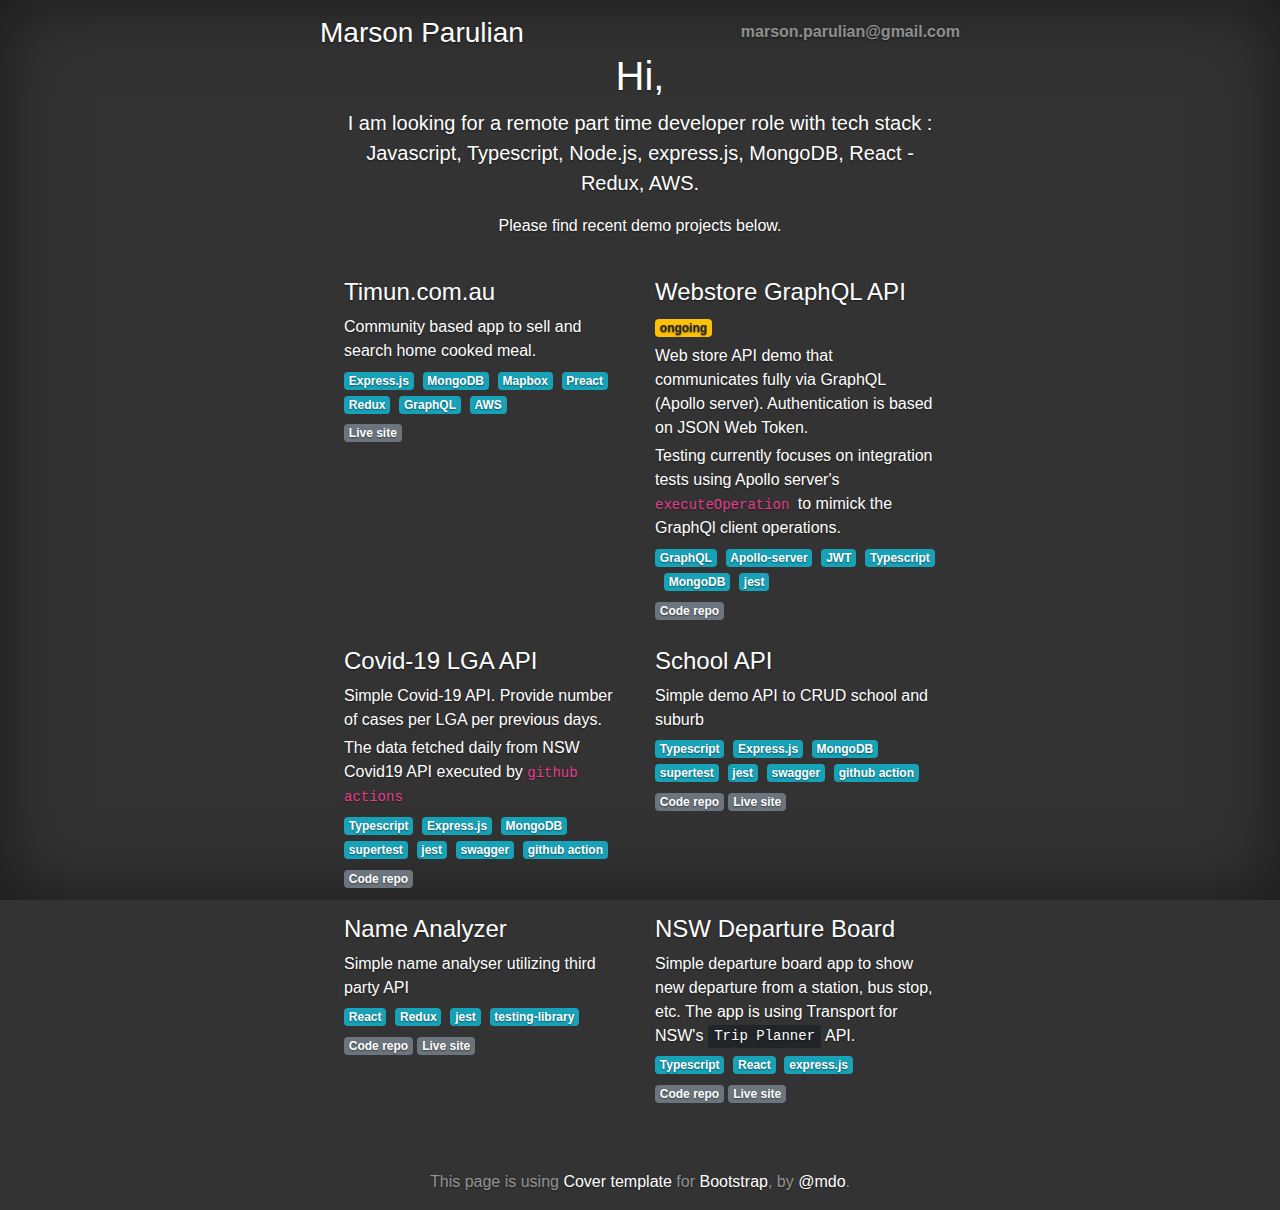
==== index.html @ cd6c9519 "quick edit" ====
<!doctype html>
<html lang="en">

<head>
    <meta charset="utf-8">
    <meta name="viewport" content="width=device-width, initial-scale=1, shrink-to-fit=no">
    <meta name="description" content="Marson Parulian profile page">
    <meta name="author" content="Marson Parulian">
    <meta name="generator" content="Jekyll v3.8.5">
    <title>Marson Parulian's code page</title>

    <!-- Bootstrap core CSS -->

    <link rel="stylesheet" href="https://stackpath.bootstrapcdn.com/bootstrap/4.3.1/css/bootstrap.min.css"
        integrity="sha384-ggOyR0iXCbMQv3Xipma34MD+dH/1fQ784/j6cY/iJTQUOhcWr7x9JvoRxT2MZw1T" crossorigin="anonymous">

    <style>
        .bd-placeholder-img {
            font-size: 1.125rem;
            text-anchor: middle;
            -webkit-user-select: none;
            -moz-user-select: none;
            -ms-user-select: none;
            user-select: none;
        }

        @media (min-width: 768px) {
            .bd-placeholder-img-lg {
                font-size: 3.5rem;
            }
        }

        .box-list-panel {
            margin: 40px auto;
        }

        .box-item {
            text-align: left;
            margin-bottom: 20px;
        }

        .box-item h3 {
            font-size: 1.5rem;
        }

        .box-item p {
            margin: .3rem auto;
        }
    </style>
    <!-- Custom styles for this template -->
    <link href="cover.css" rel="stylesheet">
</head>

<body class="text-center">
    <div class="cover-container d-flex w-100 h-100 p-3 mx-auto flex-column">
        <header class="masthead mb-auto">
            <div class="inner">
                <h3 class="masthead-brand">Marson Parulian</h3>
                <!--
                <nav class="nav nav-masthead justify-content-center">
                    <a class="nav-link active" href="#">Home</a>
                    <a class="nav-link" href="#">Features</a>
                    <a class="nav-link" href="#">Contact</a>
                </nav>
                -->
                <nav class="nav nav-masthead justify-content-center">
                    <a class="nav-link" href="mailto:marson.parulian@gmail.com">marson.parulian@gmail.com</a>
                </nav>
            </div>
        </header>

        <main role="main" class="inner cover">
            <h1 class="cover-heading">Hi, </h1>
            <p class="lead">
                I am looking for a remote part time developer role with tech stack :
                Javascript, Typescript, Node.js, express.js, MongoDB, React - Redux, AWS.
            </p>
            <p>Please find recent demo projects below.</p>
            <!--
            <p class="lead">
                <a href="#" class="btn btn-lg btn-secondary">Learn more</a>
            </p>
            -->

            <div class="box-list-panel">
                <div class="box-list ">
                    <h2 class="sr-only">List of projects</h2>
                    <div class="row">
                        <div class="box-item col-md-6">
                            <h3>Timun.com.au</h3>
                            <p>
                                Community based app to sell and search home cooked meal.
                            </p>
                            <p>
                                <span class="badge badge-info">Express.js</span>&nbsp;
                                <span class="badge badge-info">MongoDB</span>&nbsp;
                                <span class="badge badge-info">Mapbox</span>&nbsp;
                                <span class="badge badge-info">Preact</span>&nbsp;
                                <span class="badge badge-info">Redux</span>&nbsp;
                                <span class="badge badge-info">GraphQL</span>&nbsp;
                                <span class="badge badge-info">AWS</span>&nbsp;
                            </p>
                            <p>
                                <a class="badge badge-secondary" target="_blank" href="https://timun.com.au"
                                    aria-label="Timun.com.au live site">Live site</a>
                            </p>

                        </div>
                        <div class="box-item col-md-6">
                            <h3>Webstore GraphQL API</h3>
                            <p><span class="badge badge-warning">ongoing</span></p>
                            <p>Web store API demo that communicates fully via GraphQL (Apollo server). Authentication
                                is based on JSON Web Token.</p>
                            <p>Testing currently focuses on integration tests using Apollo server's
                                <code> executeOperation </code> to mimick the GraphQl client operations.
                            </p>
                            <p>
                                <span class="badge badge-info">GraphQL</span>&nbsp;
                                <span class="badge badge-info">Apollo-server</span>&nbsp;
                                <span class="badge badge-info">JWT</span>&nbsp;
                                <span class="badge badge-info">Typescript</span>&nbsp;
                                <span class="badge badge-info">MongoDB</span>&nbsp;
                                <span class="badge badge-info">jest</span>&nbsp;
                            </p>
                            <p>
                                <a class="badge badge-secondary" target="_blank"
                                    href="https://github.com/marsonparulian/webstore-graphql-api"
                                    aria-label="Webstore GraphQL API code repo">Code repo</a>
                                <!--
                                <a class="badge badge-secondary" target="_blank"
                                    href="https://butternut-knowledgeable-celery.glitch.me/doc"
                                    aria-label="School API live site">Live site</a>
                                    -->
                            </p>
                        </div>
                        <div class="box-item col-md-6">
                            <h3>Covid-19 LGA API</h3>
                            <!-- <p><span class="badge badge-warning">ongoing</span></p> -->
                            <p>Simple Covid-19 API. Provide number of cases per LGA per previous days.</p>
                            <p>
                                The data fetched daily from NSW Covid19 API executed by <code>github actions</code>
                            </p>
                            <p>
                                <span class="badge badge-info">Typescript</span>&nbsp;
                                <span class="badge badge-info">Express.js</span>&nbsp;
                                <span class="badge badge-info">MongoDB</span>&nbsp;
                                <span class="badge badge-info">supertest</span>&nbsp;
                                <span class="badge badge-info">jest</span>&nbsp;
                                <span class="badge badge-info">swagger</span>&nbsp;
                                <span class="badge badge-info">github action</span>&nbsp;
                            </p>
                            <p>
                                <a class="badge badge-secondary" target="_blank"
                                    href="https://github.com/marsonparulian/covid19-lga-api"
                                    aria-label="Covid-19 LGA code repo">Code repo</a>
                                <!--
                                <a class="badge badge-secondary" target="_blank"
                                    href="https://butternut-knowledgeable-celery.glitch.me/doc"
                                    aria-label="School API live site">Live site</a>
                                    -->
                            </p>
                        </div>
                        <div class="box-item col-md-6">
                            <h3>School API </h3>
                            <!-- <p><span class="badge badge-warning">ongoing</span></p> -->
                            <p>Simple demo API to CRUD school and suburb</p>
                            <p>
                                <span class="badge badge-info">Typescript</span>&nbsp;
                                <span class="badge badge-info">Express.js</span>&nbsp;
                                <span class="badge badge-info">MongoDB</span>&nbsp;
                                <span class="badge badge-info">supertest</span>&nbsp;
                                <span class="badge badge-info">jest</span>&nbsp;
                                <span class="badge badge-info">swagger</span>&nbsp;
                                <span class="badge badge-info">github action</span>&nbsp;
                            </p>
                            <p>
                                <a class="badge badge-secondary" target="_blank"
                                    href="https://github.com/marsonparulian/school-api"
                                    aria-label="School API code repo">Code repo</a>
                                <a class="badge badge-secondary" target="_blank"
                                    href="https://butternut-knowledgeable-celery.glitch.me/doc"
                                    aria-label="School API live site">Live site</a>
                            </p>
                        </div>
                        <div class="box-item col-md-6">
                            <h3>Name Analyzer</h3>
                            <p>Simple name analyser utilizing third party API</p>
                            <p>
                                <span class="badge badge-info">React</span>&nbsp;
                                <span class="badge badge-info">Redux</span>&nbsp;
                                <span class="badge badge-info">jest</span>&nbsp;
                                <span class="badge badge-info">testing-library</span>&nbsp;
                            </p>
                            <p>
                                <a class="badge badge-secondary" target="_blank"
                                    href="https://github.com/marsonparulian/name-analyzer"
                                    aria-label="Name analyzer code repo">Code repo</a>
                                <a class="badge badge-secondary" target="_blank"
                                    href="https://marsonparulian.github.io/name-analyzer"
                                    aria-label="Name analyzer live site">Live site</a>
                            </p>
                        </div>
                        <div class="box-item col-md-6">
                            <h3>NSW Departure Board</h3>
                            <p>
                                Simple departure board app to show new departure from a station, bus stop, etc.
                                The app is using Transport for NSW's <kbd>Trip Planner</kbd> API.
                            </p>
                            <p>
                                <span class="badge badge-info">Typescript</span>&nbsp;
                                <span class="badge badge-info">React</span>&nbsp;
                                <span class="badge badge-info">express.js</span>&nbsp;
                            </p>
                            <p>
                                <a class="badge badge-secondary" target="_blank"
                                    href="https://github.com/marsonparulian/tfnsw-depart"
                                    aria-label="Departure board code repo">Code repo</a>
                                <a class="badge badge-secondary" target="_blank"
                                    href="https://pond-emerald-ocarina.glitch.me/"
                                    aria-label="Departure board live site">Live site</a>
                            </p>
                        </div>
                        <!-- </div>
                    <div class="row"> -->
                    </div>
                </div>
            </div>

        </main>

        <footer class="mastfoot mt-auto">
            <div class="inner">
                <p>
                    This page is using <a href="https://getbootstrap.com/docs/4.3/examples/cover/">Cover template</a>
                    for <a href="https://getbootstrap.com/">Bootstrap</a>,
                    by <a href="https://twitter.com/mdo">@mdo</a>.
                </p>
            </div>
        </footer>
    </div>
</body>

</html>
---- cover.css ----
/*
 * Globals
 */

/* Links */

a, a:focus, a:hover {
  color: #fff;
}

/* Custom default button */

.btn-secondary, .btn-secondary:hover, .btn-secondary:focus {
  color: #333;
  text-shadow: none;
  /* Prevent inheritance from `body` */
  background-color: #fff;
  border: .05rem solid #fff;
}

/*
 * Base structure
 */

html, body {
  height: 100%;
  background-color: #333;
}

body {
  display: -ms-flexbox;
  display: flex;
  color: #fff;
  text-shadow: 0 .05rem .1rem rgba(0, 0, 0, .5);
  box-shadow: inset 0 0 5rem rgba(0, 0, 0, .5);
}

.cover-container {
  max-width: 42em;
}

/*
 * Header
 */

.masthead {
  margin-bottom: 2rem;
}

.masthead-brand {
  margin-bottom: 0;
}

.nav-masthead .nav-link {
  padding: .25rem 0;
  font-weight: 700;
  color: rgba(255, 255, 255, .5);
  background-color: transparent;
  border-bottom: .25rem solid transparent;
}

.nav-masthead .nav-link:hover, .nav-masthead .nav-link:focus {
  border-bottom-color: rgba(255, 255, 255, .25);
}

.nav-masthead .nav-link+.nav-link {
  margin-left: 1rem;
}

.nav-masthead .active {
  color: #fff;
  border-bottom-color: #fff;
}

@media (min-width: 48em) {
  .masthead-brand {
    float: left;
  }
  .nav-masthead {
    float: right;
  }
}

/*
 * Cover
 */

.cover {
  padding: 0 1.5rem;
}

.cover .btn-lg {
  padding: .75rem 1.25rem;
  font-weight: 700;
}

/*
 * Footer
 */

.mastfoot {
  color: rgba(255, 255, 255, .5);
}
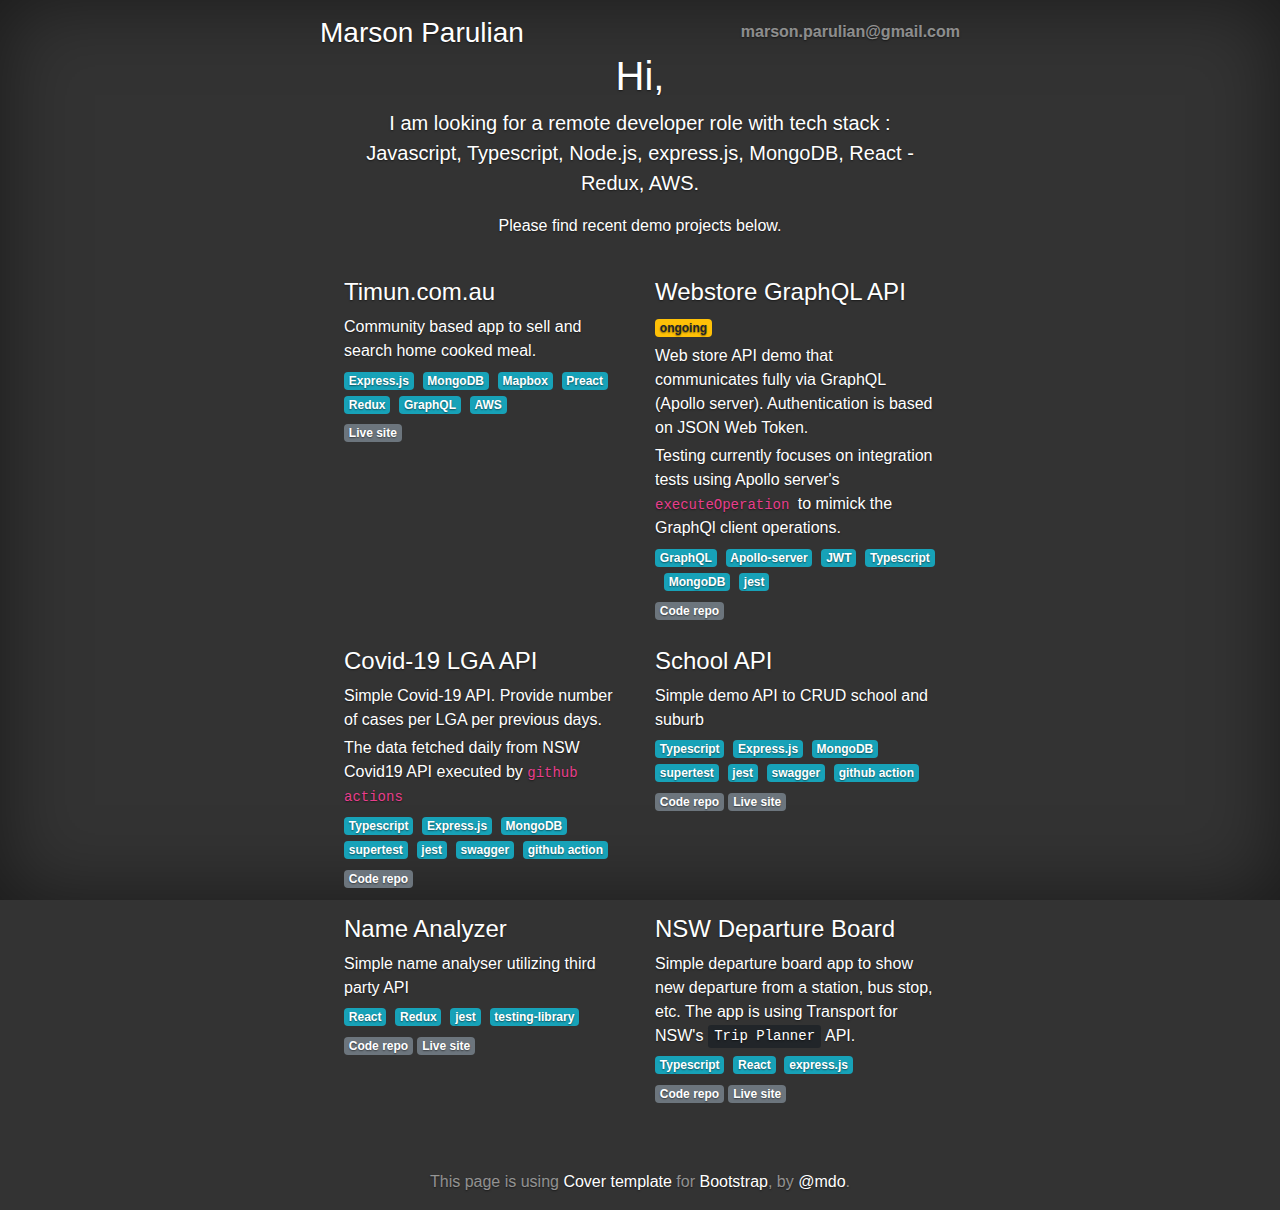
==== commit c38c64e5: "remove 'part time'" ====
--- a/index.html
+++ b/index.html
@@ -72,7 +72,7 @@
         <main role="main" class="inner cover">
             <h1 class="cover-heading">Hi, </h1>
             <p class="lead">
-                I am looking for a remote part time developer role with tech stack :
+                I am looking for a remote developer role with tech stack :
                 Javascript, Typescript, Node.js, express.js, MongoDB, React - Redux, AWS.
             </p>
             <p>Please find recent demo projects below.</p>
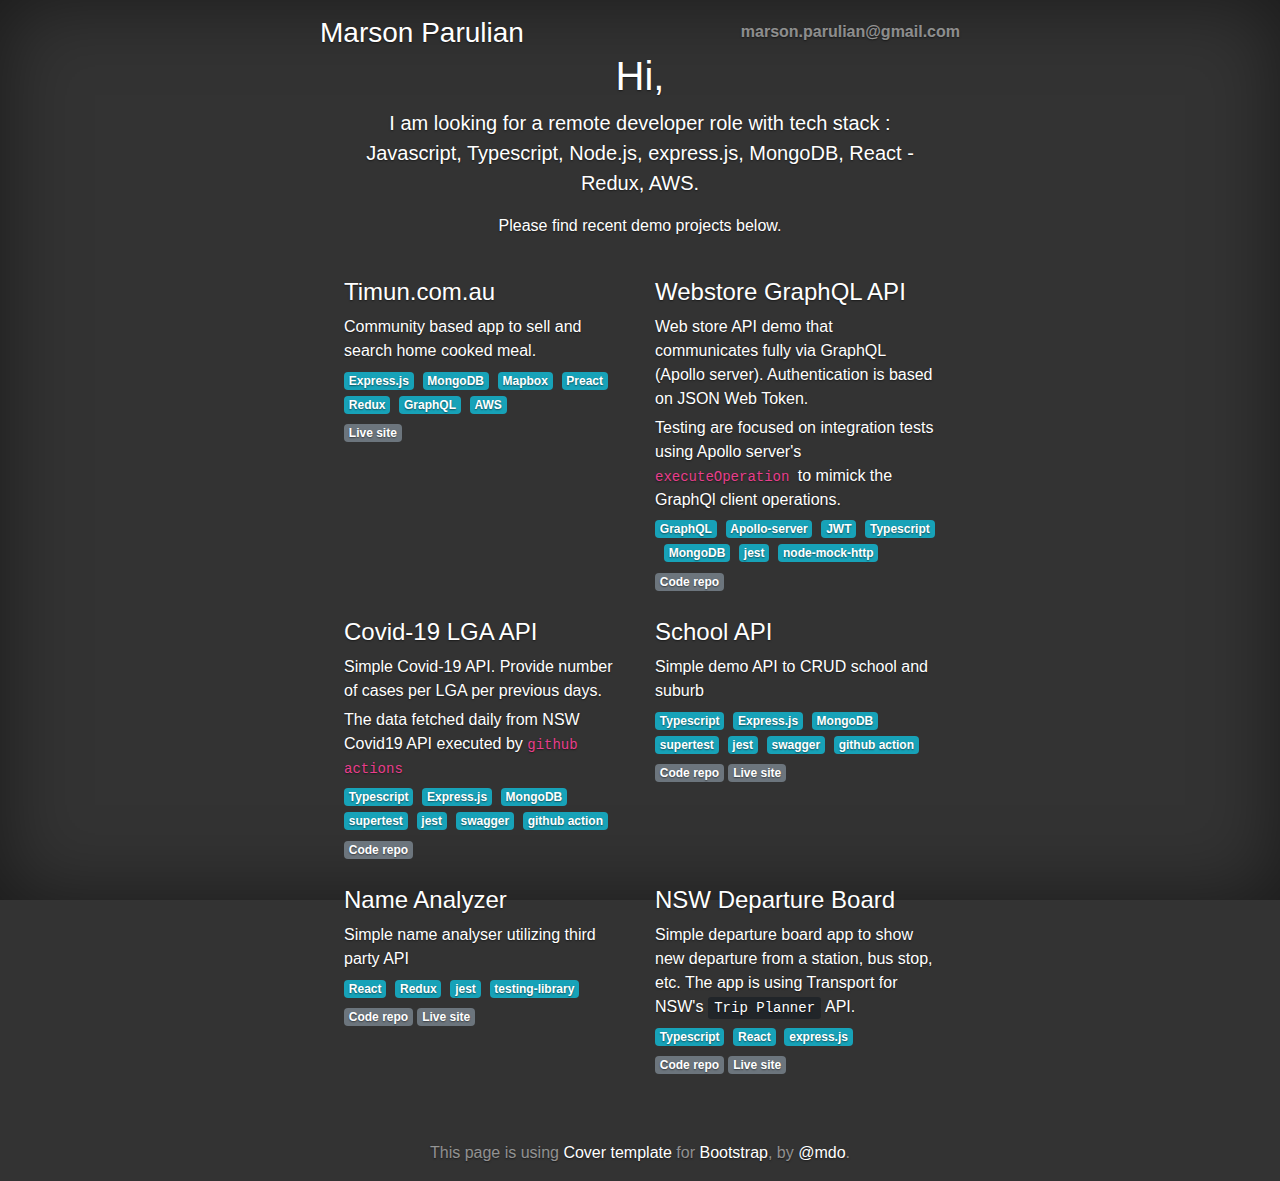
==== commit b8f1369b: "update 'webstore-graphql'" ====
--- a/index.html
+++ b/index.html
@@ -108,10 +108,10 @@
                         </div>
                         <div class="box-item col-md-6">
                             <h3>Webstore GraphQL API</h3>
-                            <p><span class="badge badge-warning">ongoing</span></p>
+                            <!-- <p><span class="badge badge-warning">ongoing</span></p> -->
                             <p>Web store API demo that communicates fully via GraphQL (Apollo server). Authentication
                                 is based on JSON Web Token.</p>
-                            <p>Testing currently focuses on integration tests using Apollo server's
+                            <p>Testing are focused on integration tests using Apollo server's
                                 <code> executeOperation </code> to mimick the GraphQl client operations.
                             </p>
                             <p>
@@ -121,6 +121,7 @@
                                 <span class="badge badge-info">Typescript</span>&nbsp;
                                 <span class="badge badge-info">MongoDB</span>&nbsp;
                                 <span class="badge badge-info">jest</span>&nbsp;
+                                <span class="badge badge-info">node-mock-http</span>&nbsp;
                             </p>
                             <p>
                                 <a class="badge badge-secondary" target="_blank"
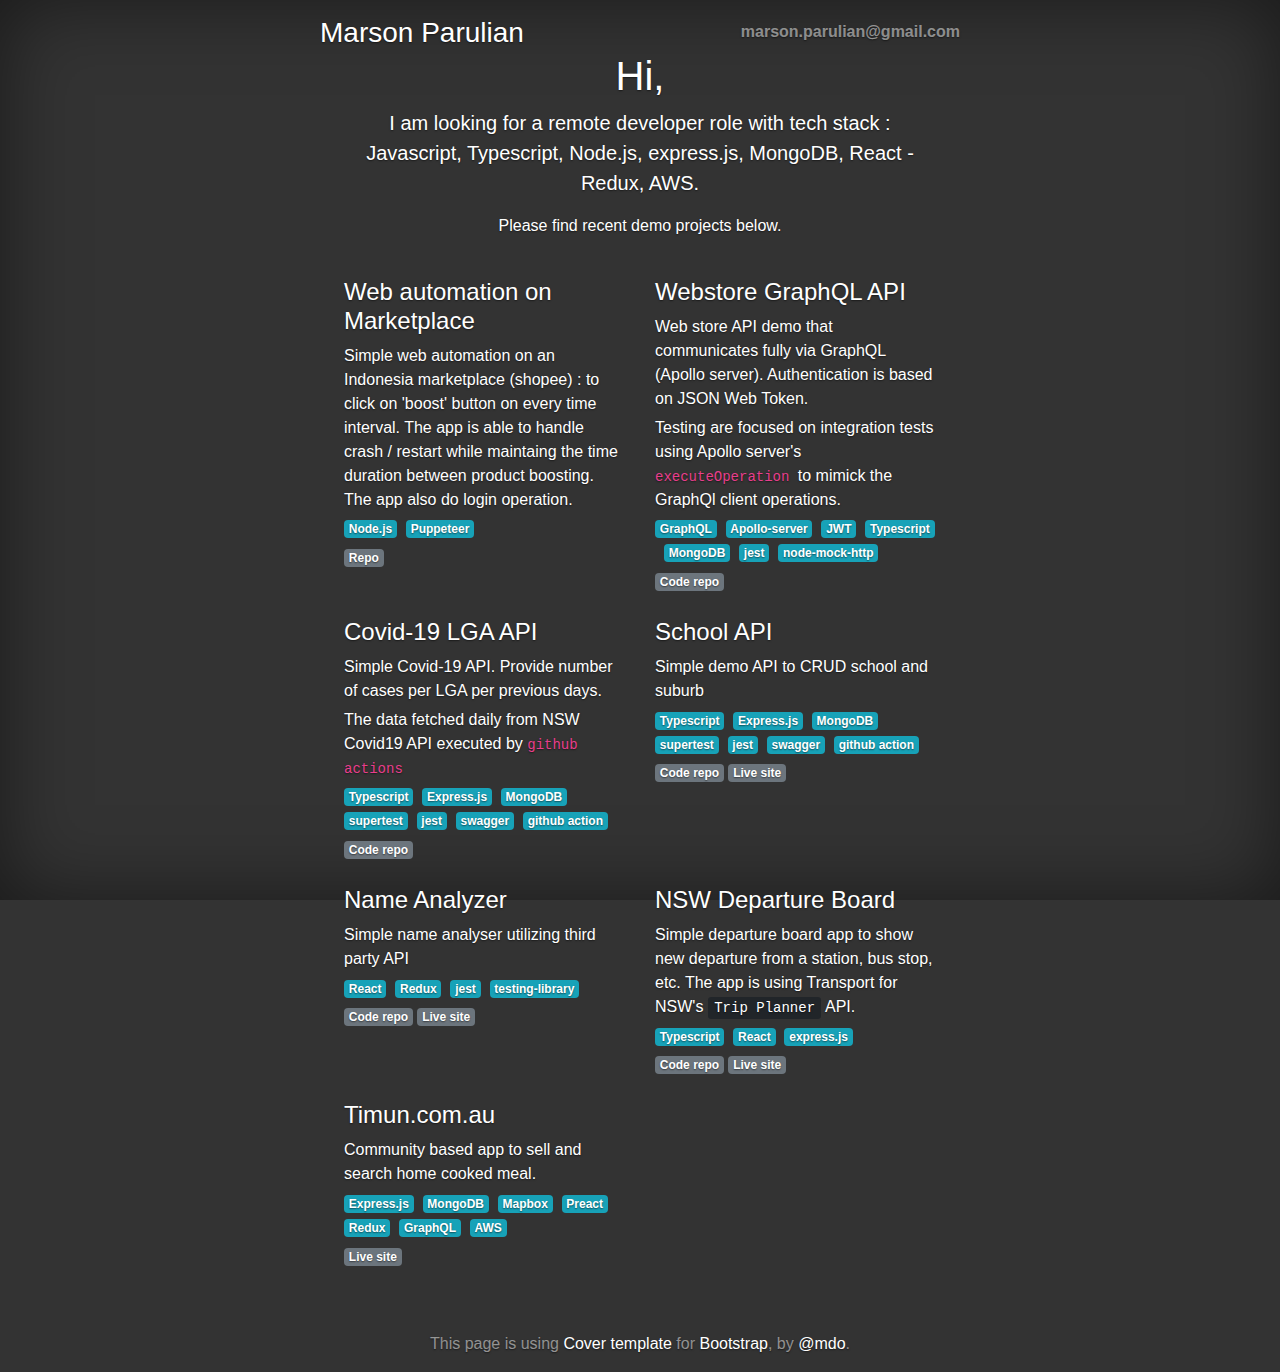
==== commit 39e37574: "Add hepikid project & move abugoso to the bottom of list" ====
--- a/index.html
+++ b/index.html
@@ -87,24 +87,22 @@
                     <h2 class="sr-only">List of projects</h2>
                     <div class="row">
                         <div class="box-item col-md-6">
-                            <h3>Timun.com.au</h3>
-                            <p>
-                                Community based app to sell and search home cooked meal.
-                            </p>
-                            <p>
-                                <span class="badge badge-info">Express.js</span>&nbsp;
-                                <span class="badge badge-info">MongoDB</span>&nbsp;
-                                <span class="badge badge-info">Mapbox</span>&nbsp;
-                                <span class="badge badge-info">Preact</span>&nbsp;
-                                <span class="badge badge-info">Redux</span>&nbsp;
-                                <span class="badge badge-info">GraphQL</span>&nbsp;
-                                <span class="badge badge-info">AWS</span>&nbsp;
-                            </p>
-                            <p>
-                                <a class="badge badge-secondary" target="_blank" href="https://timun.com.au"
-                                    aria-label="Timun.com.au live site">Live site</a>
-                            </p>
-
+                            <h3>Web automation on Marketplace</h3>
+                            <p>
+                                Simple web automation on an Indonesia marketplace (shopee) : to click on 'boost' button
+                                on every time interval.
+                                The app is able to handle crash / restart while maintaing the time duration
+                                between product boosting. The app also do login operation.
+                            </p>
+                            <p>
+                                <span class="badge badge-info">Node.js</span>&nbsp;
+                                <span class="badge badge-info">Puppeteer</span>&nbsp;
+                            </p>
+                            <p>
+                                <a class="badge badge-secondary" target="_blank"
+                                    href="https://github.com/marsonparulian/hepikid"
+                                    aria-label="Repo for web automation on marketplace">Repo</a>
+                            </p>
                         </div>
                         <div class="box-item col-md-6">
                             <h3>Webstore GraphQL API</h3>
@@ -220,6 +218,26 @@
                                     href="https://pond-emerald-ocarina.glitch.me/"
                                     aria-label="Departure board live site">Live site</a>
                             </p>
+                        </div>
+                        <div class="box-item col-md-6">
+                            <h3>Timun.com.au</h3>
+                            <p>
+                                Community based app to sell and search home cooked meal.
+                            </p>
+                            <p>
+                                <span class="badge badge-info">Express.js</span>&nbsp;
+                                <span class="badge badge-info">MongoDB</span>&nbsp;
+                                <span class="badge badge-info">Mapbox</span>&nbsp;
+                                <span class="badge badge-info">Preact</span>&nbsp;
+                                <span class="badge badge-info">Redux</span>&nbsp;
+                                <span class="badge badge-info">GraphQL</span>&nbsp;
+                                <span class="badge badge-info">AWS</span>&nbsp;
+                            </p>
+                            <p>
+                                <a class="badge badge-secondary" target="_blank" href="https://timun.com.au"
+                                    aria-label="Timun.com.au live site">Live site</a>
+                            </p>
+
                         </div>
                         <!-- </div>
                     <div class="row"> -->
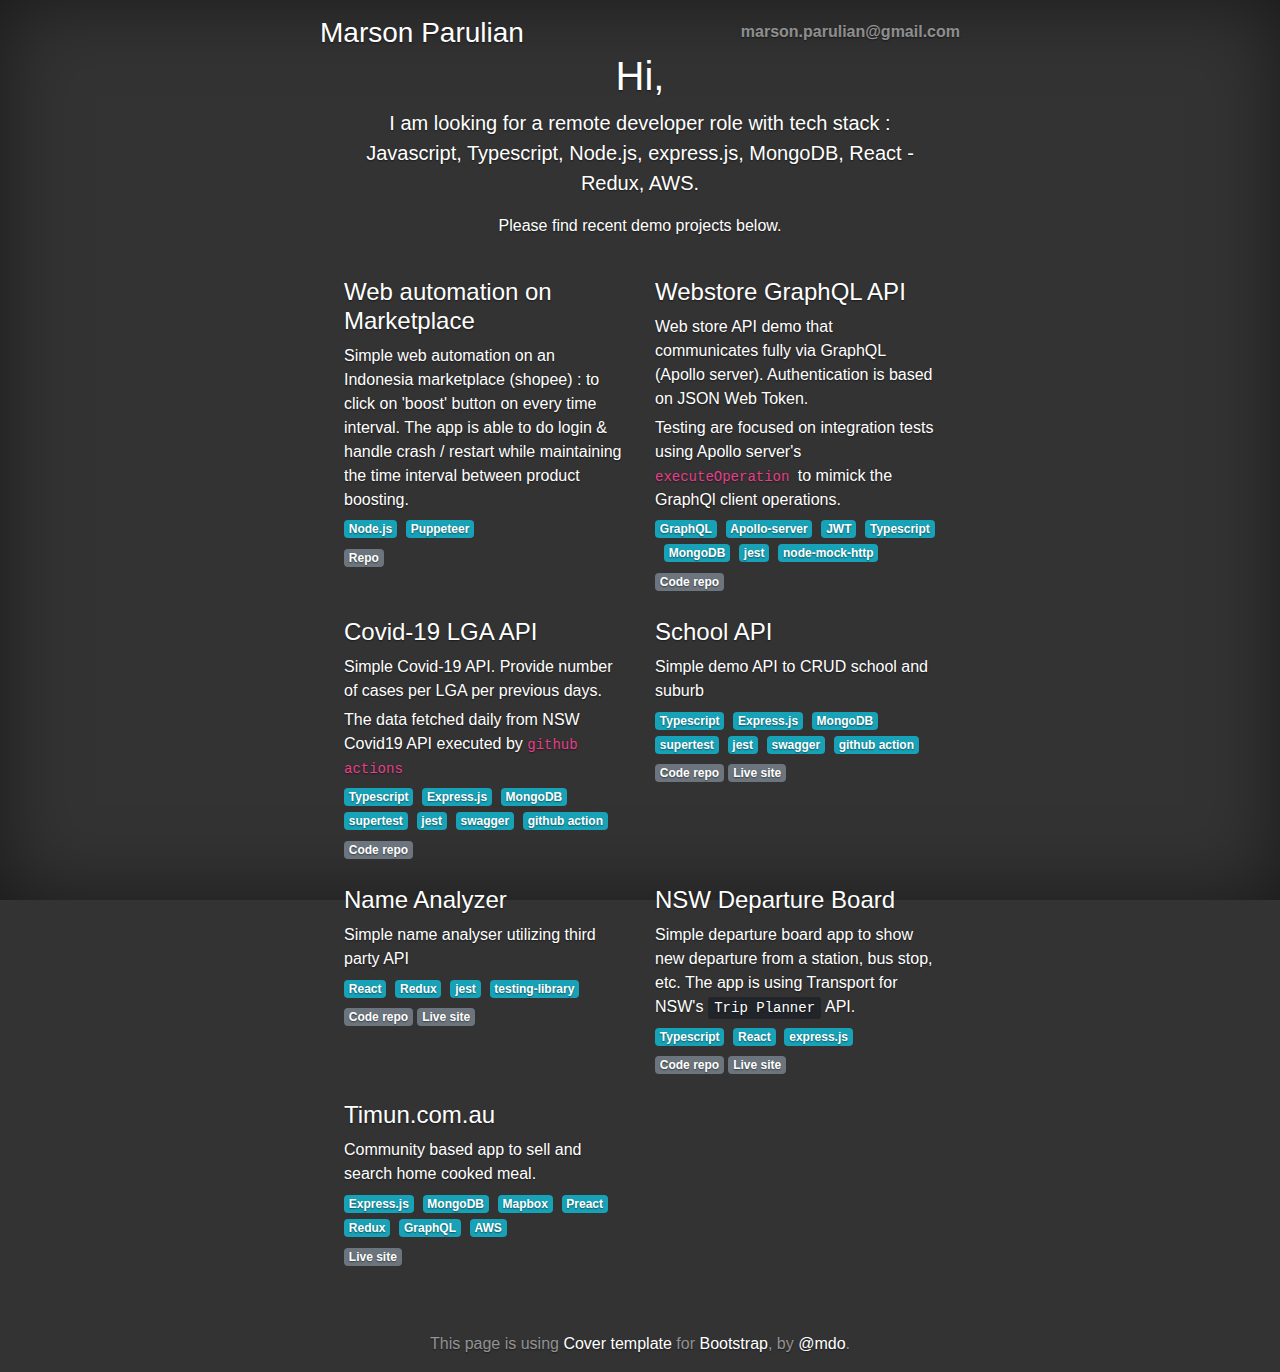
==== commit 3b492b58: "fix description" ====
--- a/index.html
+++ b/index.html
@@ -91,8 +91,8 @@
                             <p>
                                 Simple web automation on an Indonesia marketplace (shopee) : to click on 'boost' button
                                 on every time interval.
-                                The app is able to handle crash / restart while maintaing the time duration
-                                between product boosting. The app also do login operation.
+                                The app is able to do login &amp; handle crash / restart while maintaining the time
+                                interval between product boosting.
                             </p>
                             <p>
                                 <span class="badge badge-info">Node.js</span>&nbsp;
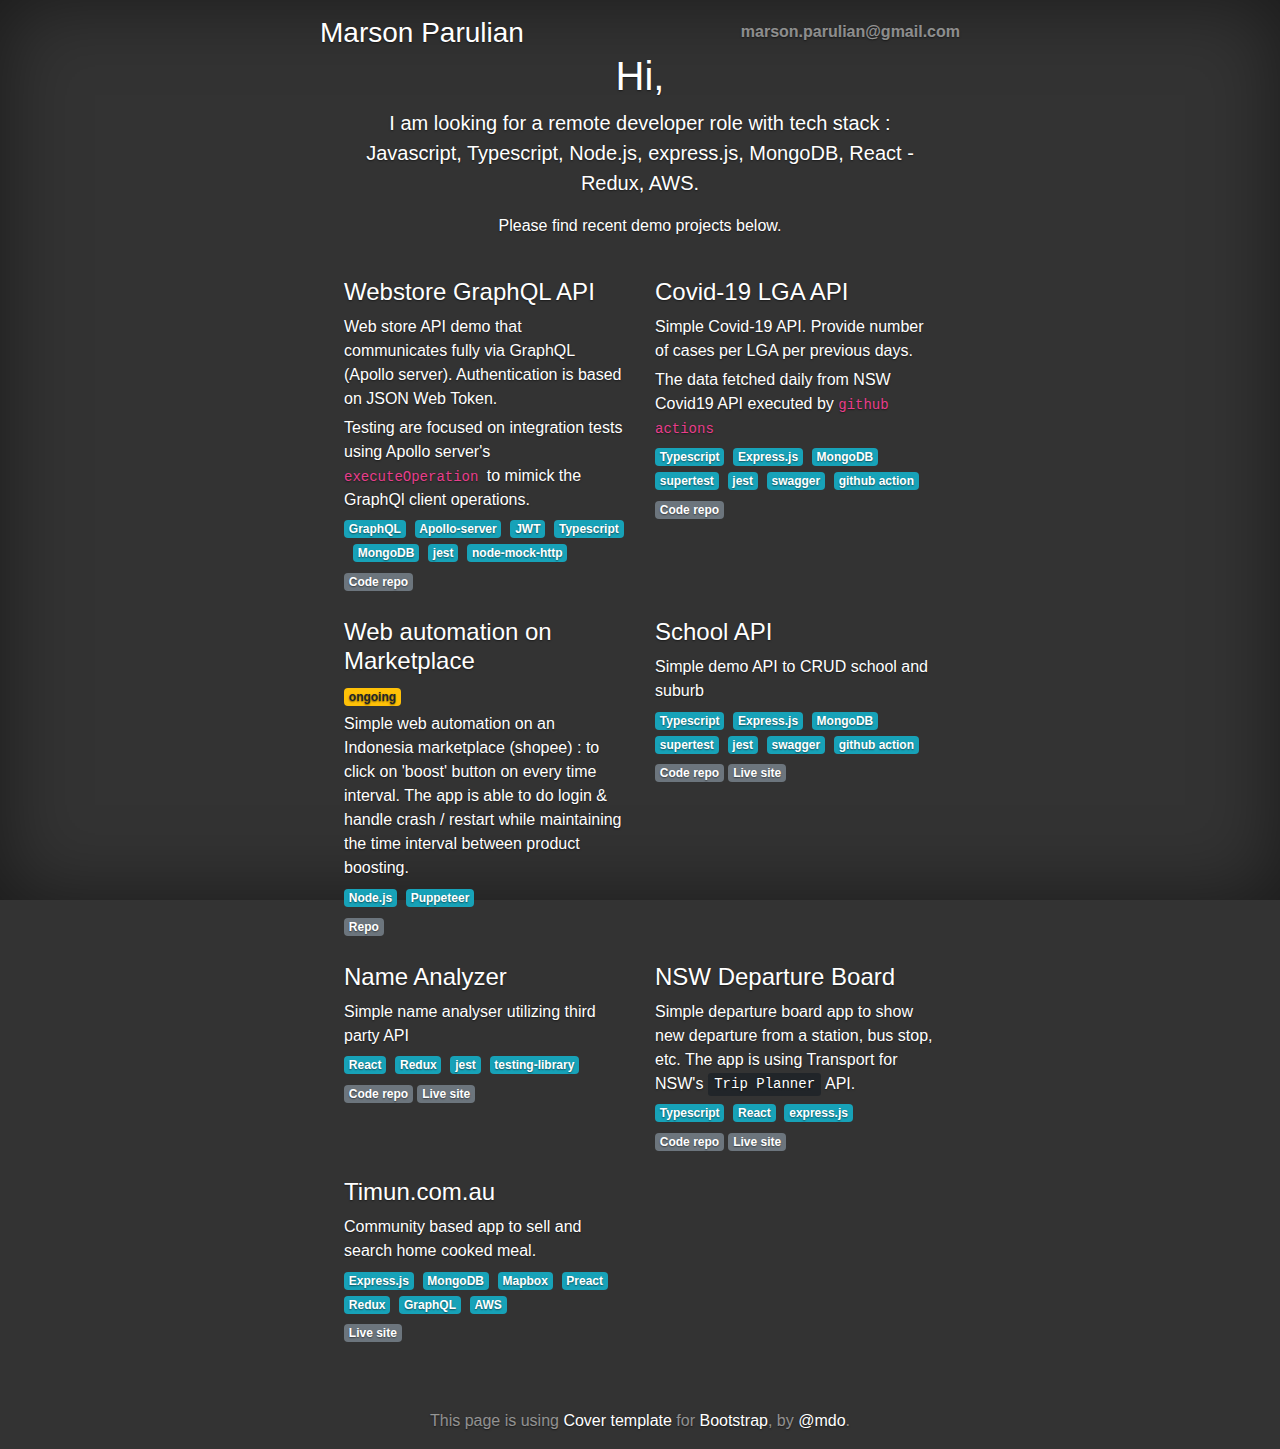
==== commit 0e9b67d5: "reorder 'hepikid' & and 'ongoing' label" ====
--- a/index.html
+++ b/index.html
@@ -87,24 +87,6 @@
                     <h2 class="sr-only">List of projects</h2>
                     <div class="row">
                         <div class="box-item col-md-6">
-                            <h3>Web automation on Marketplace</h3>
-                            <p>
-                                Simple web automation on an Indonesia marketplace (shopee) : to click on 'boost' button
-                                on every time interval.
-                                The app is able to do login &amp; handle crash / restart while maintaining the time
-                                interval between product boosting.
-                            </p>
-                            <p>
-                                <span class="badge badge-info">Node.js</span>&nbsp;
-                                <span class="badge badge-info">Puppeteer</span>&nbsp;
-                            </p>
-                            <p>
-                                <a class="badge badge-secondary" target="_blank"
-                                    href="https://github.com/marsonparulian/hepikid"
-                                    aria-label="Repo for web automation on marketplace">Repo</a>
-                            </p>
-                        </div>
-                        <div class="box-item col-md-6">
                             <h3>Webstore GraphQL API</h3>
                             <!-- <p><span class="badge badge-warning">ongoing</span></p> -->
                             <p>Web store API demo that communicates fully via GraphQL (Apollo server). Authentication
@@ -157,6 +139,25 @@
                                     href="https://butternut-knowledgeable-celery.glitch.me/doc"
                                     aria-label="School API live site">Live site</a>
                                     -->
+                            </p>
+                        </div>
+                        <div class="box-item col-md-6">
+                            <h3>Web automation on Marketplace</h3>
+                            <p><span class="badge badge-warning">ongoing</span></p>
+                            <p>
+                                Simple web automation on an Indonesia marketplace (shopee) : to click on 'boost' button
+                                on every time interval.
+                                The app is able to do login &amp; handle crash / restart while maintaining the time
+                                interval between product boosting.
+                            </p>
+                            <p>
+                                <span class="badge badge-info">Node.js</span>&nbsp;
+                                <span class="badge badge-info">Puppeteer</span>&nbsp;
+                            </p>
+                            <p>
+                                <a class="badge badge-secondary" target="_blank"
+                                    href="https://github.com/marsonparulian/hepikid"
+                                    aria-label="Repo for web automation on marketplace">Repo</a>
                             </p>
                         </div>
                         <div class="box-item col-md-6">
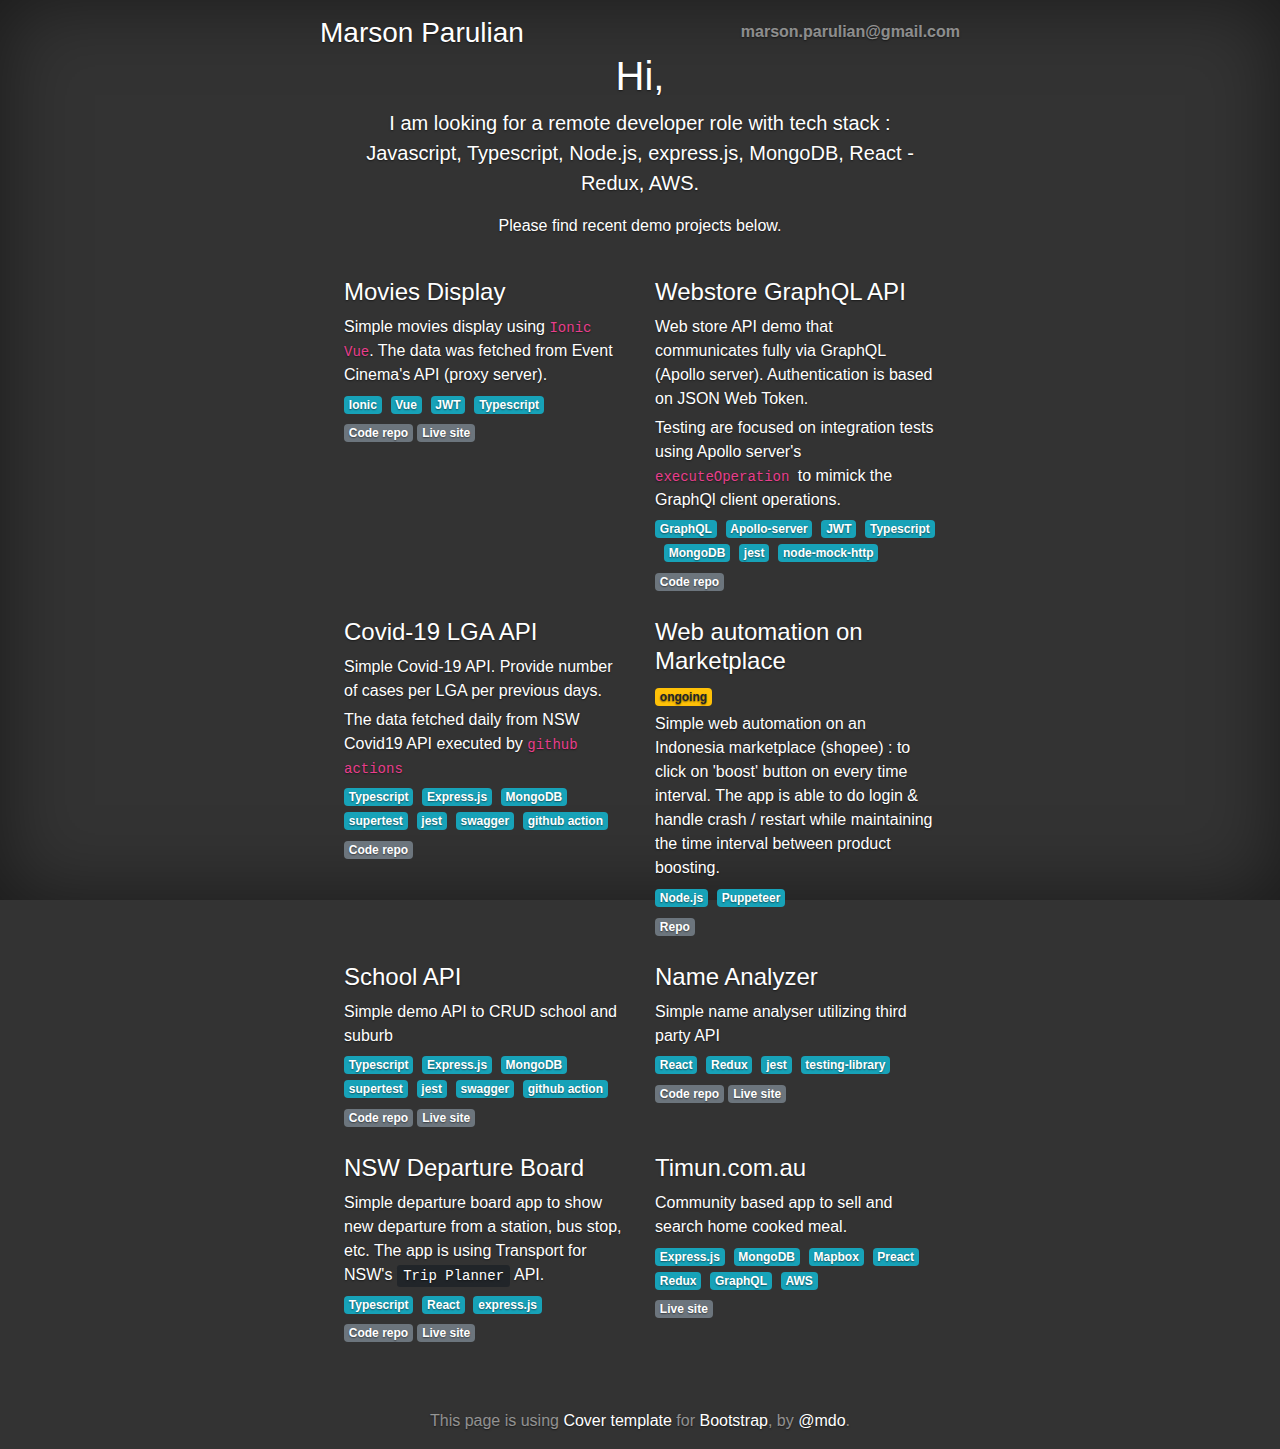
==== commit 5972504d: "addd new item" ====
--- a/index.html
+++ b/index.html
@@ -1,263 +1,288 @@
-<!doctype html>
-<html lang="en">
-
-<head>
-    <meta charset="utf-8">
-    <meta name="viewport" content="width=device-width, initial-scale=1, shrink-to-fit=no">
-    <meta name="description" content="Marson Parulian profile page">
-    <meta name="author" content="Marson Parulian">
-    <meta name="generator" content="Jekyll v3.8.5">
-    <title>Marson Parulian's code page</title>
-
-    <!-- Bootstrap core CSS -->
-
-    <link rel="stylesheet" href="https://stackpath.bootstrapcdn.com/bootstrap/4.3.1/css/bootstrap.min.css"
-        integrity="sha384-ggOyR0iXCbMQv3Xipma34MD+dH/1fQ784/j6cY/iJTQUOhcWr7x9JvoRxT2MZw1T" crossorigin="anonymous">
-
-    <style>
-        .bd-placeholder-img {
-            font-size: 1.125rem;
-            text-anchor: middle;
-            -webkit-user-select: none;
-            -moz-user-select: none;
-            -ms-user-select: none;
-            user-select: none;
-        }
-
-        @media (min-width: 768px) {
-            .bd-placeholder-img-lg {
-                font-size: 3.5rem;
-            }
-        }
-
-        .box-list-panel {
-            margin: 40px auto;
-        }
-
-        .box-item {
-            text-align: left;
-            margin-bottom: 20px;
-        }
-
-        .box-item h3 {
-            font-size: 1.5rem;
-        }
-
-        .box-item p {
-            margin: .3rem auto;
-        }
-    </style>
-    <!-- Custom styles for this template -->
-    <link href="cover.css" rel="stylesheet">
-</head>
-
-<body class="text-center">
-    <div class="cover-container d-flex w-100 h-100 p-3 mx-auto flex-column">
-        <header class="masthead mb-auto">
-            <div class="inner">
-                <h3 class="masthead-brand">Marson Parulian</h3>
-                <!--
+
+    <!doctype html>
+    <html lang="en">
+
+    <head>
+        <meta charset="utf-8">
+        <meta name="viewport" content="width=device-width, initial-scale=1, shrink-to-fit=no">
+        <meta name="description" content="Marson Parulian profile page">
+        <meta name="author" content="Marson Parulian">
+        <meta name="generator" content="Jekyll v3.8.5">
+        <title>Marson Parulian's code page</title>
+
+        <!-- Bootstrap core CSS -->
+
+        <link rel="stylesheet" href="https://stackpath.bootstrapcdn.com/bootstrap/4.3.1/css/bootstrap.min.css"
+            integrity="sha384-ggOyR0iXCbMQv3Xipma34MD+dH/1fQ784/j6cY/iJTQUOhcWr7x9JvoRxT2MZw1T" crossorigin="anonymous">
+
+        <style>
+            .bd-placeholder-img {
+                font-size: 1.125rem;
+                text-anchor: middle;
+                -webkit-user-select: none;
+                -moz-user-select: none;
+                -ms-user-select: none;
+                user-select: none;
+            }
+
+            @media (min-width: 768px) {
+                .bd-placeholder-img-lg {
+                    font-size: 3.5rem;
+                }
+            }
+
+            .box-list-panel {
+                margin: 40px auto;
+            }
+
+            .box-item {
+                text-align: left;
+                margin-bottom: 20px;
+            }
+
+            .box-item h3 {
+                font-size: 1.5rem;
+            }
+
+            .box-item p {
+                margin: .3rem auto;
+            }
+        </style>
+        <!-- Custom styles for this template -->
+        <link href="cover.css" rel="stylesheet">
+    </head>
+
+    <body class="text-center">
+        <div class="cover-container d-flex w-100 h-100 p-3 mx-auto flex-column">
+            <header class="masthead mb-auto">
+                <div class="inner">
+                    <h3 class="masthead-brand">Marson Parulian</h3>
+                    <!--
                 <nav class="nav nav-masthead justify-content-center">
                     <a class="nav-link active" href="#">Home</a>
                     <a class="nav-link" href="#">Features</a>
                     <a class="nav-link" href="#">Contact</a>
                 </nav>
                 -->
-                <nav class="nav nav-masthead justify-content-center">
-                    <a class="nav-link" href="mailto:marson.parulian@gmail.com">marson.parulian@gmail.com</a>
-                </nav>
-            </div>
-        </header>
-
-        <main role="main" class="inner cover">
-            <h1 class="cover-heading">Hi, </h1>
-            <p class="lead">
-                I am looking for a remote developer role with tech stack :
-                Javascript, Typescript, Node.js, express.js, MongoDB, React - Redux, AWS.
-            </p>
-            <p>Please find recent demo projects below.</p>
-            <!--
+                    <nav class="nav nav-masthead justify-content-center">
+                        <a class="nav-link" href="mailto:marson.parulian@gmail.com">marson.parulian@gmail.com</a>
+                    </nav>
+                </div>
+            </header>
+
+            <main role="main" class="inner cover">
+                <h1 class="cover-heading">Hi, </h1>
+                <p class="lead">
+                    I am looking for a remote developer role with tech stack :
+                    Javascript, Typescript, Node.js, express.js, MongoDB, React - Redux, AWS.
+                </p>
+                <p>Please find recent demo projects below.</p>
+                <!--
             <p class="lead">
                 <a href="#" class="btn btn-lg btn-secondary">Learn more</a>
             </p>
             -->
 
-            <div class="box-list-panel">
-                <div class="box-list ">
-                    <h2 class="sr-only">List of projects</h2>
-                    <div class="row">
-                        <div class="box-item col-md-6">
-                            <h3>Webstore GraphQL API</h3>
-                            <!-- <p><span class="badge badge-warning">ongoing</span></p> -->
-                            <p>Web store API demo that communicates fully via GraphQL (Apollo server). Authentication
-                                is based on JSON Web Token.</p>
-                            <p>Testing are focused on integration tests using Apollo server's
-                                <code> executeOperation </code> to mimick the GraphQl client operations.
-                            </p>
-                            <p>
-                                <span class="badge badge-info">GraphQL</span>&nbsp;
-                                <span class="badge badge-info">Apollo-server</span>&nbsp;
-                                <span class="badge badge-info">JWT</span>&nbsp;
-                                <span class="badge badge-info">Typescript</span>&nbsp;
-                                <span class="badge badge-info">MongoDB</span>&nbsp;
-                                <span class="badge badge-info">jest</span>&nbsp;
-                                <span class="badge badge-info">node-mock-http</span>&nbsp;
-                            </p>
-                            <p>
-                                <a class="badge badge-secondary" target="_blank"
-                                    href="https://github.com/marsonparulian/webstore-graphql-api"
-                                    aria-label="Webstore GraphQL API code repo">Code repo</a>
-                                <!--
+                <div class="box-list-panel">
+                    <div class="box-list ">
+                        <h2 class="sr-only">List of projects</h2>
+                        <div class="row">
+                            <div class="box-item col-md-6">
+                                <h3>Movies Display</h3>
+                                <p>
+                                    Simple movies display using <code>Ionic</code> <code>Vue</code>.
+                                    The data was fetched from Event Cinema's API (proxy server).
+                                </p>
+                                <p>
+                                    <span class="badge badge-info">Ionic</span>&nbsp;
+                                    <span class="badge badge-info">Vue</span>&nbsp;
+                                    <span class="badge badge-info">JWT</span>&nbsp;
+                                    <span class="badge badge-info">Typescript</span>&nbsp;
+                                </p>
+                                <p>
+                                    <a class="badge badge-secondary" target="_blank"
+                                        href="https://github.com/marsonparulian/nm-devhomework-ionic/tree/event-cinemas"
+                                        aria-label="'Movie Display' code repo">Code repo</a>
+                                    <a class="badge badge-secondary" target="_blank"
+                                        href="http://nm-server-dev.ap-southeast-2.elasticbeanstalk.com"
+                                        aria-label="'Movie Display' live site">Live site</a>
+                                </p>
+                            </div>
+                            <div class="box-item col-md-6">
+                                <h3>Webstore GraphQL API</h3>
+                                <!-- <p><span class="badge badge-warning">ongoing</span></p> -->
+                                <p>Web store API demo that communicates fully via GraphQL (Apollo server).
+                                    Authentication
+                                    is based on JSON Web Token.</p>
+                                <p>Testing are focused on integration tests using Apollo server's
+                                    <code> executeOperation </code> to mimick the GraphQl client operations.
+                                </p>
+                                <p>
+                                    <span class="badge badge-info">GraphQL</span>&nbsp;
+                                    <span class="badge badge-info">Apollo-server</span>&nbsp;
+                                    <span class="badge badge-info">JWT</span>&nbsp;
+                                    <span class="badge badge-info">Typescript</span>&nbsp;
+                                    <span class="badge badge-info">MongoDB</span>&nbsp;
+                                    <span class="badge badge-info">jest</span>&nbsp;
+                                    <span class="badge badge-info">node-mock-http</span>&nbsp;
+                                </p>
+                                <p>
+                                    <a class="badge badge-secondary" target="_blank"
+                                        href="https://github.com/marsonparulian/webstore-graphql-api"
+                                        aria-label="Webstore GraphQL API code repo">Code repo</a>
+                                    <!--
                                 <a class="badge badge-secondary" target="_blank"
                                     href="https://butternut-knowledgeable-celery.glitch.me/doc"
                                     aria-label="School API live site">Live site</a>
                                     -->
-                            </p>
-                        </div>
-                        <div class="box-item col-md-6">
-                            <h3>Covid-19 LGA API</h3>
-                            <!-- <p><span class="badge badge-warning">ongoing</span></p> -->
-                            <p>Simple Covid-19 API. Provide number of cases per LGA per previous days.</p>
-                            <p>
-                                The data fetched daily from NSW Covid19 API executed by <code>github actions</code>
-                            </p>
-                            <p>
-                                <span class="badge badge-info">Typescript</span>&nbsp;
-                                <span class="badge badge-info">Express.js</span>&nbsp;
-                                <span class="badge badge-info">MongoDB</span>&nbsp;
-                                <span class="badge badge-info">supertest</span>&nbsp;
-                                <span class="badge badge-info">jest</span>&nbsp;
-                                <span class="badge badge-info">swagger</span>&nbsp;
-                                <span class="badge badge-info">github action</span>&nbsp;
-                            </p>
-                            <p>
-                                <a class="badge badge-secondary" target="_blank"
-                                    href="https://github.com/marsonparulian/covid19-lga-api"
-                                    aria-label="Covid-19 LGA code repo">Code repo</a>
-                                <!--
+                                </p>
+                            </div>
+                            <div class="box-item col-md-6">
+                                <h3>Covid-19 LGA API</h3>
+                                <!-- <p><span class="badge badge-warning">ongoing</span></p> -->
+                                <p>Simple Covid-19 API. Provide number of cases per LGA per previous days.</p>
+                                <p>
+                                    The data fetched daily from NSW Covid19 API executed by <code>github actions</code>
+                                </p>
+                                <p>
+                                    <span class="badge badge-info">Typescript</span>&nbsp;
+                                    <span class="badge badge-info">Express.js</span>&nbsp;
+                                    <span class="badge badge-info">MongoDB</span>&nbsp;
+                                    <span class="badge badge-info">supertest</span>&nbsp;
+                                    <span class="badge badge-info">jest</span>&nbsp;
+                                    <span class="badge badge-info">swagger</span>&nbsp;
+                                    <span class="badge badge-info">github action</span>&nbsp;
+                                </p>
+                                <p>
+                                    <a class="badge badge-secondary" target="_blank"
+                                        href="https://github.com/marsonparulian/covid19-lga-api"
+                                        aria-label="Covid-19 LGA code repo">Code repo</a>
+                                    <!--
                                 <a class="badge badge-secondary" target="_blank"
                                     href="https://butternut-knowledgeable-celery.glitch.me/doc"
                                     aria-label="School API live site">Live site</a>
                                     -->
-                            </p>
+                                </p>
+                            </div>
+                            <div class="box-item col-md-6">
+                                <h3>Web automation on Marketplace</h3>
+                                <p><span class="badge badge-warning">ongoing</span></p>
+                                <p>
+                                    Simple web automation on an Indonesia marketplace (shopee) : to click on 'boost'
+                                    button
+                                    on every time interval.
+                                    The app is able to do login &amp; handle crash / restart while maintaining the time
+                                    interval between product boosting.
+                                </p>
+                                <p>
+                                    <span class="badge badge-info">Node.js</span>&nbsp;
+                                    <span class="badge badge-info">Puppeteer</span>&nbsp;
+                                </p>
+                                <p>
+                                    <a class="badge badge-secondary" target="_blank"
+                                        href="https://github.com/marsonparulian/hepikid"
+                                        aria-label="Repo for web automation on marketplace">Repo</a>
+                                </p>
+                            </div>
+                            <div class="box-item col-md-6">
+                                <h3>School API </h3>
+                                <!-- <p><span class="badge badge-warning">ongoing</span></p> -->
+                                <p>Simple demo API to CRUD school and suburb</p>
+                                <p>
+                                    <span class="badge badge-info">Typescript</span>&nbsp;
+                                    <span class="badge badge-info">Express.js</span>&nbsp;
+                                    <span class="badge badge-info">MongoDB</span>&nbsp;
+                                    <span class="badge badge-info">supertest</span>&nbsp;
+                                    <span class="badge badge-info">jest</span>&nbsp;
+                                    <span class="badge badge-info">swagger</span>&nbsp;
+                                    <span class="badge badge-info">github action</span>&nbsp;
+                                </p>
+                                <p>
+                                    <a class="badge badge-secondary" target="_blank"
+                                        href="https://github.com/marsonparulian/school-api"
+                                        aria-label="School API code repo">Code repo</a>
+                                    <a class="badge badge-secondary" target="_blank"
+                                        href="https://butternut-knowledgeable-celery.glitch.me/doc"
+                                        aria-label="School API live site">Live site</a>
+                                </p>
+                            </div>
+                            <div class="box-item col-md-6">
+                                <h3>Name Analyzer</h3>
+                                <p>Simple name analyser utilizing third party API</p>
+                                <p>
+                                    <span class="badge badge-info">React</span>&nbsp;
+                                    <span class="badge badge-info">Redux</span>&nbsp;
+                                    <span class="badge badge-info">jest</span>&nbsp;
+                                    <span class="badge badge-info">testing-library</span>&nbsp;
+                                </p>
+                                <p>
+                                    <a class="badge badge-secondary" target="_blank"
+                                        href="https://github.com/marsonparulian/name-analyzer"
+                                        aria-label="Name analyzer code repo">Code repo</a>
+                                    <a class="badge badge-secondary" target="_blank"
+                                        href="https://marsonparulian.github.io/name-analyzer"
+                                        aria-label="Name analyzer live site">Live site</a>
+                                </p>
+                            </div>
+                            <div class="box-item col-md-6">
+                                <h3>NSW Departure Board</h3>
+                                <p>
+                                    Simple departure board app to show new departure from a station, bus stop, etc.
+                                    The app is using Transport for NSW's <kbd>Trip Planner</kbd> API.
+                                </p>
+                                <p>
+                                    <span class="badge badge-info">Typescript</span>&nbsp;
+                                    <span class="badge badge-info">React</span>&nbsp;
+                                    <span class="badge badge-info">express.js</span>&nbsp;
+                                </p>
+                                <p>
+                                    <a class="badge badge-secondary" target="_blank"
+                                        href="https://github.com/marsonparulian/tfnsw-depart"
+                                        aria-label="Departure board code repo">Code repo</a>
+                                    <a class="badge badge-secondary" target="_blank"
+                                        href="https://pond-emerald-ocarina.glitch.me/"
+                                        aria-label="Departure board live site">Live site</a>
+                                </p>
+                            </div>
+                            <div class="box-item col-md-6">
+                                <h3>Timun.com.au</h3>
+                                <p>
+                                    Community based app to sell and search home cooked meal.
+                                </p>
+                                <p>
+                                    <span class="badge badge-info">Express.js</span>&nbsp;
+                                    <span class="badge badge-info">MongoDB</span>&nbsp;
+                                    <span class="badge badge-info">Mapbox</span>&nbsp;
+                                    <span class="badge badge-info">Preact</span>&nbsp;
+                                    <span class="badge badge-info">Redux</span>&nbsp;
+                                    <span class="badge badge-info">GraphQL</span>&nbsp;
+                                    <span class="badge badge-info">AWS</span>&nbsp;
+                                </p>
+                                <p>
+                                    <a class="badge badge-secondary" target="_blank" href="https://timun.com.au"
+                                        aria-label="Timun.com.au live site">Live site</a>
+                                </p>
+
+                            </div>
+                            <!-- </div>
+                    <div class="row"> -->
                         </div>
-                        <div class="box-item col-md-6">
-                            <h3>Web automation on Marketplace</h3>
-                            <p><span class="badge badge-warning">ongoing</span></p>
-                            <p>
-                                Simple web automation on an Indonesia marketplace (shopee) : to click on 'boost' button
-                                on every time interval.
-                                The app is able to do login &amp; handle crash / restart while maintaining the time
-                                interval between product boosting.
-                            </p>
-                            <p>
-                                <span class="badge badge-info">Node.js</span>&nbsp;
-                                <span class="badge badge-info">Puppeteer</span>&nbsp;
-                            </p>
-                            <p>
-                                <a class="badge badge-secondary" target="_blank"
-                                    href="https://github.com/marsonparulian/hepikid"
-                                    aria-label="Repo for web automation on marketplace">Repo</a>
-                            </p>
-                        </div>
-                        <div class="box-item col-md-6">
-                            <h3>School API </h3>
-                            <!-- <p><span class="badge badge-warning">ongoing</span></p> -->
-                            <p>Simple demo API to CRUD school and suburb</p>
-                            <p>
-                                <span class="badge badge-info">Typescript</span>&nbsp;
-                                <span class="badge badge-info">Express.js</span>&nbsp;
-                                <span class="badge badge-info">MongoDB</span>&nbsp;
-                                <span class="badge badge-info">supertest</span>&nbsp;
-                                <span class="badge badge-info">jest</span>&nbsp;
-                                <span class="badge badge-info">swagger</span>&nbsp;
-                                <span class="badge badge-info">github action</span>&nbsp;
-                            </p>
-                            <p>
-                                <a class="badge badge-secondary" target="_blank"
-                                    href="https://github.com/marsonparulian/school-api"
-                                    aria-label="School API code repo">Code repo</a>
-                                <a class="badge badge-secondary" target="_blank"
-                                    href="https://butternut-knowledgeable-celery.glitch.me/doc"
-                                    aria-label="School API live site">Live site</a>
-                            </p>
-                        </div>
-                        <div class="box-item col-md-6">
-                            <h3>Name Analyzer</h3>
-                            <p>Simple name analyser utilizing third party API</p>
-                            <p>
-                                <span class="badge badge-info">React</span>&nbsp;
-                                <span class="badge badge-info">Redux</span>&nbsp;
-                                <span class="badge badge-info">jest</span>&nbsp;
-                                <span class="badge badge-info">testing-library</span>&nbsp;
-                            </p>
-                            <p>
-                                <a class="badge badge-secondary" target="_blank"
-                                    href="https://github.com/marsonparulian/name-analyzer"
-                                    aria-label="Name analyzer code repo">Code repo</a>
-                                <a class="badge badge-secondary" target="_blank"
-                                    href="https://marsonparulian.github.io/name-analyzer"
-                                    aria-label="Name analyzer live site">Live site</a>
-                            </p>
-                        </div>
-                        <div class="box-item col-md-6">
-                            <h3>NSW Departure Board</h3>
-                            <p>
-                                Simple departure board app to show new departure from a station, bus stop, etc.
-                                The app is using Transport for NSW's <kbd>Trip Planner</kbd> API.
-                            </p>
-                            <p>
-                                <span class="badge badge-info">Typescript</span>&nbsp;
-                                <span class="badge badge-info">React</span>&nbsp;
-                                <span class="badge badge-info">express.js</span>&nbsp;
-                            </p>
-                            <p>
-                                <a class="badge badge-secondary" target="_blank"
-                                    href="https://github.com/marsonparulian/tfnsw-depart"
-                                    aria-label="Departure board code repo">Code repo</a>
-                                <a class="badge badge-secondary" target="_blank"
-                                    href="https://pond-emerald-ocarina.glitch.me/"
-                                    aria-label="Departure board live site">Live site</a>
-                            </p>
-                        </div>
-                        <div class="box-item col-md-6">
-                            <h3>Timun.com.au</h3>
-                            <p>
-                                Community based app to sell and search home cooked meal.
-                            </p>
-                            <p>
-                                <span class="badge badge-info">Express.js</span>&nbsp;
-                                <span class="badge badge-info">MongoDB</span>&nbsp;
-                                <span class="badge badge-info">Mapbox</span>&nbsp;
-                                <span class="badge badge-info">Preact</span>&nbsp;
-                                <span class="badge badge-info">Redux</span>&nbsp;
-                                <span class="badge badge-info">GraphQL</span>&nbsp;
-                                <span class="badge badge-info">AWS</span>&nbsp;
-                            </p>
-                            <p>
-                                <a class="badge badge-secondary" target="_blank" href="https://timun.com.au"
-                                    aria-label="Timun.com.au live site">Live site</a>
-                            </p>
-
-                        </div>
-                        <!-- </div>
-                    <div class="row"> -->
                     </div>
                 </div>
-            </div>
-
-        </main>
-
-        <footer class="mastfoot mt-auto">
-            <div class="inner">
-                <p>
-                    This page is using <a href="https://getbootstrap.com/docs/4.3/examples/cover/">Cover template</a>
-                    for <a href="https://getbootstrap.com/">Bootstrap</a>,
-                    by <a href="https://twitter.com/mdo">@mdo</a>.
-                </p>
-            </div>
-        </footer>
-    </div>
-</body>
-
-</html>
+
+            </main>
+
+            <footer class="mastfoot mt-auto">
+                <div class="inner">
+                    <p>
+                        This page is using <a href="https://getbootstrap.com/docs/4.3/examples/cover/">Cover
+                            template</a>
+                        for <a href="https://getbootstrap.com/">Bootstrap</a>,
+                        by <a href="https://twitter.com/mdo">@mdo</a>.
+                    </p>
+                </div>
+            </footer>
+        </div>
+    </body>
+
+    </html>
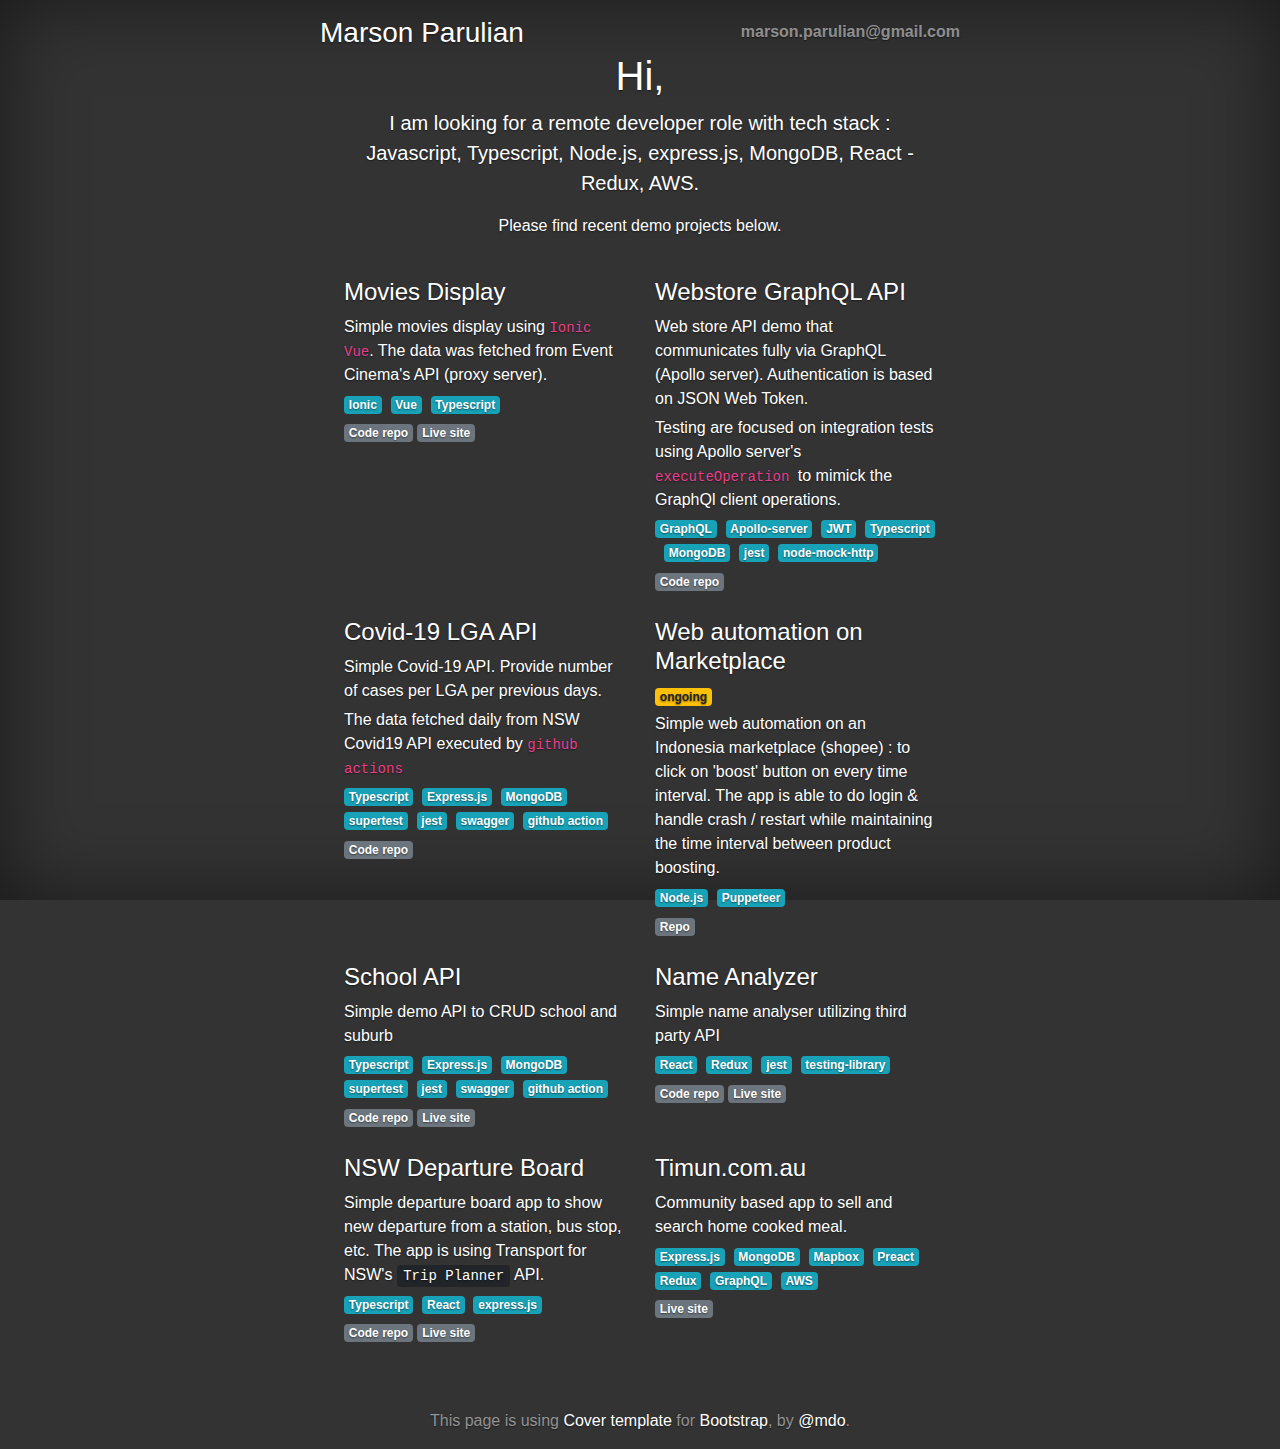
==== commit b8ec4279: "quick fix" ====
--- a/index.html
+++ b/index.html
@@ -96,7 +96,6 @@
                                 <p>
                                     <span class="badge badge-info">Ionic</span>&nbsp;
                                     <span class="badge badge-info">Vue</span>&nbsp;
-                                    <span class="badge badge-info">JWT</span>&nbsp;
                                     <span class="badge badge-info">Typescript</span>&nbsp;
                                 </p>
                                 <p>
